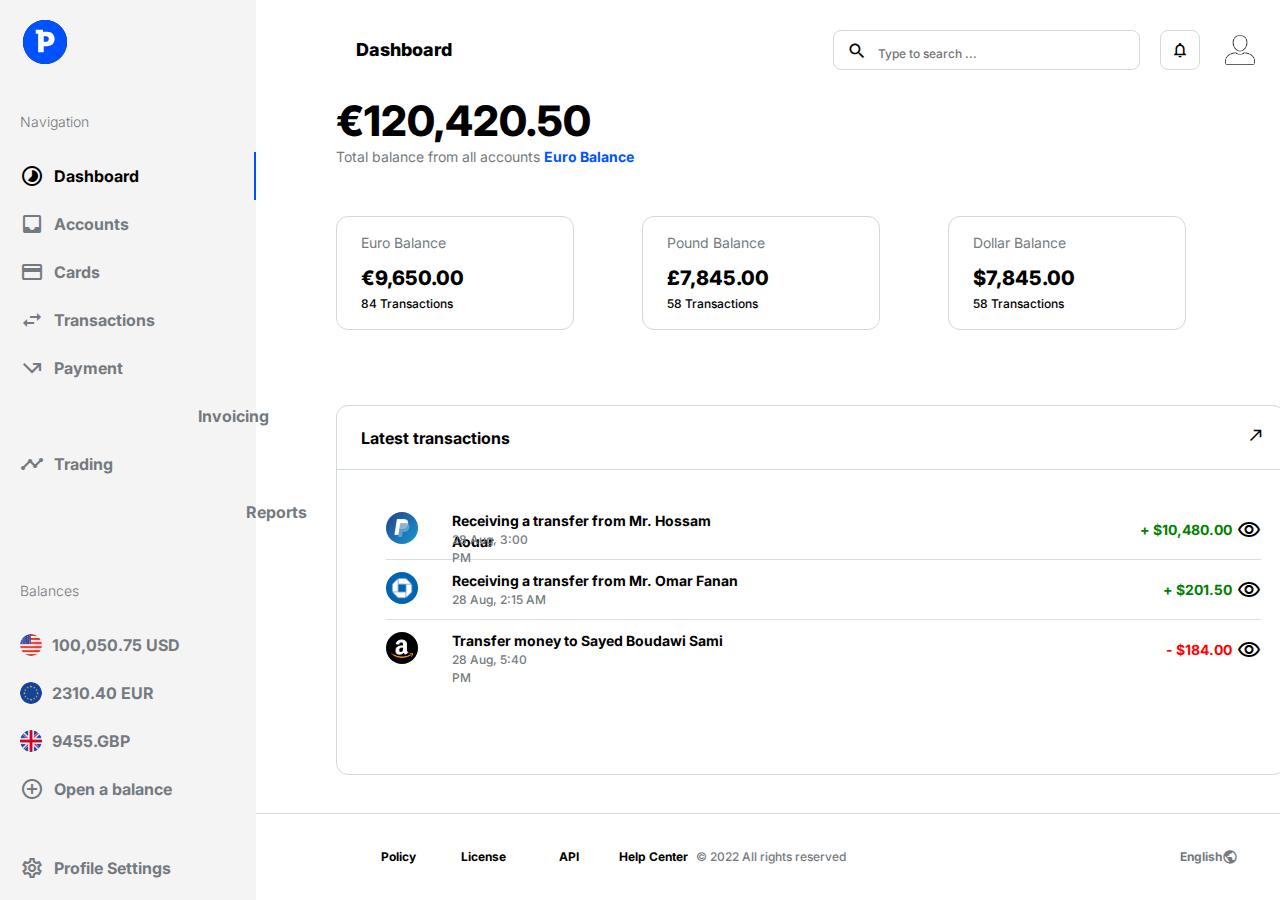
==== index.html @ 9f5d690f "Add files via upload" ====
<!DOCTYPE html>
<html lang="en">
<head>
    <meta charset="UTF-8" />
    <meta http-equiv="X-UA-Compatible" content="IE=edge" />
    <meta name="viewport" content="width=device-width, initial-scale=1.0" />
    <title>Dashboard</title>
    <link rel="stylesheet" href="css/all.min.css" />
    <link rel="stylesheet" href="css/master.css" />
    <link rel="preconnect" href="https://fonts.googleapis.com" />
    <link href="https://fonts.googleapis.com/css?family=Material+Icons|Material+Icons+Outlined|Material+Icons+Two+Tone|Material+Icons+Round|Material+Icons+Sharp" rel="stylesheet">
    <link href="https://fonts.googleapis.com/css2?family=Inter:wght@100..900&display=swap" rel="stylesheet">
    <link rel="preconnect" href="https://fonts.gstatic.com" crossorigin />
</head>
<body class="light-mode">
    <div class="container">
        <aside class="sidebar">
            <div class="logo">
                <!-- <img src="images/logo.png" alt="Logo"> -->
                <?xml version="1.0" encoding="utf-8"?>
                <svg width="44px" height="44px" viewBox="0 0 44 44" version="1.1" xmlns:xlink="http://www.w3.org/1999/xlink" xmlns="http://www.w3.org/2000/svg">
                <defs>
                    <path d="M22 0C34.1519 0 44 9.84808 44 22L44 22C44 34.1519 34.1519 44 22 44L22 44C9.84808 44 0 34.1519 0 22L0 22C0 9.84808 9.84808 0 22 0Z" id="path_1" />
                    <clipPath id="clip_1">
                    <use xlink:href="#path_1" clip-rule="evenodd" fill-rule="evenodd" />
                    </clipPath>
                </defs>
                <g id="[Element]-Logo--Hidden" fill-opacity="1">
                    <path d="M2423 -276L2423 -276L2423 -232L2379 -232L2379 -276L2423 -276Z" id="[Element]-Logo--Hidden" fill="none" stroke="none" />
                    <path d="M22 0C34.1519 0 44 9.84808 44 22L44 22C44 34.1519 34.1519 44 22 44L22 44C9.84808 44 0 34.1519 0 22L0 22C0 9.84808 9.84808 0 22 0Z" id="bg" fill="#000000" stroke="none" />
                    <g clip-path="url(#clip_1)">
                    <path d="M0 0L44 0L44 44L0 44L0 0Z" id="Mask" fill="#0052FF" stroke="none" />
                    <path d="M12.7188 9.625L19.9375 9.625L19.9375 13.75L12.7188 13.75L12.7188 9.625Z" id="Rectangle" fill="#FFFFFF" fill-rule="evenodd" stroke="none" />
                    <g id="P" transform="translate(15.125 11.6875)">
                        <path d="M0 20.625L0 0L8.87226 0C10.3978 0 11.7327 0.302124 12.8768 0.906372C14.021 1.51062 14.9109 2.35992 15.5465 3.45428C16.1822 4.54865 16.5 5.82764 16.5 7.29126C16.5 8.76831 16.1738 10.0473 15.5214 11.1282C14.8691 12.2092 13.9557 13.0417 12.7815 13.6258C11.6072 14.2099 10.2372 14.502 8.67153 14.502L3.37226 14.502L3.37226 10.1514L7.54745 10.1514C8.20316 10.1514 8.76353 10.0356 9.22856 9.80392C9.69358 9.5723 10.0516 9.24164 10.3025 8.81195C10.5534 8.38226 10.6788 7.87537 10.6788 7.29126C10.6788 6.70044 10.5534 6.19522 10.3025 5.7756C10.0516 5.35599 9.69358 5.03372 9.22856 4.80881C8.76353 4.58389 8.20316 4.47144 7.54745 4.47144L5.58029 4.47144L5.58029 20.625L0 20.625Z" id="Path" fill="#FFFFFF" stroke="none" />
                    </g>
                    </g>
                </g>
                </svg>
            </div>
            <nav class="navigation">
                <p>Navigation</p>
                <ul>
                    <li class="active"><a href="index.html"><i class="material-icons">timelapse</i> Dashboard</a></li>
                    <li><a href="accounts.html"><i class="material-icons">inbox</i> Accounts</a></li>
                    <li><a href="#"><i class="material-icons">credit_card</i> Cards</a></li>
                    <li><a href="transactions.html"><i class="material-icons">swap_horiz</i> Transactions</a></li>
                    <li><a href="payment.html"><i class="material-icons">call_missed_outgoing</i> Payment</a></li>
                    <li><a href="#"><i class="material-icons">article</i> Invoicing</a></li>
                    <li><a href="#"><i class="material-icons">timeline</i> Trading</a></li>
                    <li><a href="#"><i class="material-icons">bar_chart</i> Reports</a></li>
                </ul>
            </nav>
            <div class="balances">
                <p>Balances</p>
                <ul>
                    <li><img src="images/usa.png" alt="USD"> <span> 100,050.75 USD</span></li>
                    <li><img src="images/euro.png" alt="EUR"> <span> 2310.40 EUR</span></li>
                    <li><img src="images/uk.png" alt="GBP"> <span> 9455.GBP</span></li>
                    <li><a href="#"><i class="material-icons-outlined">add_circle_outline</i> Open a balance</a></li>
                </ul>
            </div>
            <div class="profile-settings">
                <a href="settings.html"><i class="material-icons-outlined">settings</i> Profile Settings</a>
            </div>
        </aside>
        <main class="main-content">
            <header class="header">
                <h1>Dashboard</h1>
                <div class="search-profile">
                    <div class="search-bar">
                        <input type="text" placeholder="Type to search ...">
                        <i class="material-icons-outlined search-icon">search</i>
                    </div>
                    <div class="notifications"><i class="material-icons-outlined">notifications</i></div>
                    <img src="images/profile.png" alt="Profile Picture" class="profile-pic">
                </div>
            </header>
            <section class="main-section">
                <div class="dashboard">
                    <div class="title">
                        <h2>€120,420.50</h2>   
                        <p>Total balance from all accounts <span>Euro Balance</span></p>
                    </div> 
                    <div class="balance-cards">
                        <!-- <div class="card">
                            <h2>Total Balance</h2>
                            <p>€120,420.50</p>
                        </div> -->
                        <div class="card">
                            <h2>Euro Balance</h2>
                            <p>€9,650.00</p>
                            <small>84 Transactions</small>
                        </div>
                        <div class="card">
                            <h2>Pound Balance</h2>
                            <p>£7,845.00</p>
                            <small>58 Transactions</small>
                        </div>
                        <div class="card">
                            <h2>Dollar Balance</h2>
                            <p>$7,845.00</p>
                            <small>58 Transactions</small>
                        </div>
                    </div>
                    <div class="transactions">
                        <div class="list-title">
                            <h2>Latest transactions</h2>
                            <i class="material-icons-outlined">north_east</i>
                        </div>
                        <div class="transaction-list">
                            <div class="transaction-item">
                                <div class="icon"><img src="images/paypal.png" alt="PayPal"></div>
                                <div class="details">
                                    <p class="description">Receiving a transfer from Mr. Hossam Aouar</p>
                                    <p class="date">28 Aug, 3:00 PM</p>
                                    <!-- <p class="amount positive">+ $10,480.00</p> -->
                                </div>
                                <div class="amount positive">+ $10,480.00</div>
                                <i class="material-icons-outlined">visibility</i>
                            </div>
                            <div class="transaction-item">
                                <div class="icon"><img src="images/company2.png" alt="Company 2"></div>
                                <div class="details">
                                    <p class="description">Receiving a transfer from Mr. Omar Fanan</p>
                                    <p class="date">28 Aug, 2:15 AM</p>
                                </div>
                                <div class="amount positive">+ $201.50</div>
                                <i class="material-icons-outlined">visibility</i>
                            </div>
                            <div class="transaction-item">
                                <div class="icon"><img src="images/amazon.png" alt="Amazon"></div>
                                <div class="details">
                                    <p class="description">Transfer money to Sayed Boudawi Sami</p>
                                    <p class="date">28 Aug, 5:40 PM</p>
                                </div>
                                <div class="amount negative">- $184.00</div>
                                <i class="material-icons-outlined">visibility</i>
                            </div>
                        </div>
                    </div>
                </div>
            </section>
            <footer class="footer">
                <ul>
                    <li><a href="#"> Policy</a></li>
                    <li><a href="#">License</a></li>
                    <li><a href="#">API</a></li>
                    <li><a href="#">Help Center</a></li>
                    <li class="rights">© 2022 All rights reserved</li>
                </ul>
                <!-- <p>Privacy Policy | License | API | Help Center</p>
                <p>© 2022 All rights reserved</p> -->
                <div class="buttons">
                    <button><a href="#">English<span class="material-icons-outlined">public</span></a></button>
                    <!-- <button id="theme-toggle"><i class="material-icons-outlined">mode_night</i></button> -->
                </div>
            </footer>
        </main>
    </div>
    <script src="js/index.js"></script>
</body>
</html>
---- css/master.css ----
/* Reset some basic styles */
* {
    margin: 0;
    padding: 0;
    box-sizing: border-box;
    font-family: Inter, Arial, sans-serif;
    -webkit-box-sizing: border-box;
    -moz-box-sizing: border-box;
}

html {
    scroll-behavior: smooth;
    min-width: 100%;
}

/* Main Layout Light Mode */

body.light-mode {
    --bg-color: #fff;
    --text-color: #000;
    --sidebar-bg-color: #f4f4f4;
    --header-bg-color: #fff;
    --footer-bg-color: #fff;
    --input-bg-color: #fff;
    --input-border-color: #ccc;
}

body.dark-mode {
    --bg-color: #121212;
    --text-color: #fff;
    --sidebar-bg-color: #121212;
    --header-bg-color: #121212;
    --footer-bg-color: #121212;
    --input-bg-color: #121212;
    --input-border-color: #555;
}

body {
    background-color: var(--bg-color);
    color: var(--text-color);
    /* height: 1020px;
    width: 1440px; */
}

.container {
    display: flex;
    min-height: 100vh;
}

.sidebar {
    width: 256px;
    background-color: var(--sidebar-bg-color);
    padding: 20px;
    display: flex;
    flex-direction: column;
    justify-content: space-between;
}

.sidebar .logo svg {
    width: 50px;
}

.sidebar .navigation ul,
.sidebar .balances ul,
.footer ul {
    list-style: none;
}

.sidebar .navigation li,
.sidebar .balances li {
    /* margin: 20px 0; */
    width: 236px;
    height: 48px;
    color: #747A80;
    font-weight: 700;
}

.sidebar .navigation li.active a {
    color: var(--text-color);
    border-right: #0052FF 2px solid;
}

.sidebar .navigation li.active i {
    color: var(--text-color);
}

.sidebar .navigation a,
.sidebar .balances span,
.sidebar .balances a,
.sidebar .profile-settings a {
    text-decoration: none;
    color: var(--text-color);
    display: flex;
    align-items: center;
    color: #747A80;
    font-weight: 700;
    height: 100%;
}

.sidebar .navigation i,
.sidebar .balances i,
.sidebar .profile-settings i {
    margin-right: 10px;
    color: #747A80;
}

.sidebar .balances li {
    display: flex;
    align-items: center;
}

.sidebar .balances img{
    width: 22px;
    height: 22px;
    border-radius: 50%;
    margin-right: 10px;
}

.sidebar .navigation p,
.sidebar .balances p {
    color: #747a80;
    font-size: 14px;
    font-weight: 300;
    line-height: 21px;
    margin-bottom: 20px;
}
/* .sidebar .balances {
    margin-top: 20px;
}

.sidebar .balances ul {
    list-style: none;
}

.sidebar .balances li {
    margin: 10px 0;
} 

.sidebar .balances i {
    margin-right: 10px;
} 

.sidebar .profile-settings a {
    text-decoration: none;
    color: var(--text-color);
    display: flex;
    align-items: center;
}

.sidebar .profile-settings i {
    margin-right: 10px;
} */

.main-content {
    flex-grow: 1;
    display: flex;
    flex-direction: column;
    justify-content: space-between;
}

.header {
    background-color: var(--header-bg-color);
    padding: 20px;
    display: flex;
    justify-content: space-between;
    align-items: center;
    position: relative;
    top: 10px;
    /* border-bottom: 1px solid var(--input-border-color); */
}

.header h1 {
    position: relative;
    left: 80px;
    width: 150px;
    height: 24px;
    font-family: Inter;
    font-size: 18px;
    font-weight: 800;
    line-height: 24px;
    }

.header .search-profile {
    display: flex;
    align-items: center;
}

.header .search-profile .notifications{
    position: relative;
    margin-right: 20px;
    /* opacity: 0.6; */
    width: 40px;
    height: 40px;
    border-radius: 8px;
    border: 1px solid #cfdbd5;
    display: flex;
    align-items: center;
    justify-content: space-around;
}

.header .search-profile .notifications i{
    width: 18px;
    height: 18px;
    font-size: 18px;
    font-weight: 400;
    text-align: center;
    color: var(--text-color);
}

.header .search-bar {
    position: relative;
    margin-right: 20px;
    /* opacity: 0.6; */
    left: 0px;
    top: 0px;
    width: 307px;
    height: 40px;
    border-radius: 8px;
    border: 1px solid #cfdbd5;
}

.header .search-bar input,
.header .search-bar input:focus {
    position: relative;
    left: 44px;
    top: 11px;
    width: 98px;
    height: 18px;
    background-color: var(--input-bg-color);
    font-size: 12px;
    font-weight: 500;
    line-height: 18px;
    border: none;
    outline: none;
}

.header .search-bar .search-icon{
    position: absolute;
    left: 13px;
    top: 10px;
    width: 20px;
    height: 20px;
    font-family: "Material Icons Outlined";
    font-size: 20px;
    font-weight: 400;
    text-align: center;
    color: #000;
}

.header .profile-pic {
    width: 40px;
    border-radius: 50%;
}

.content {
    padding: 20px;
    flex-grow: 1;
}

.footer {
    background-color: var(--footer-bg-color);
    padding: 20px;
    text-align: center;
    border-top: 1px solid var(--input-border-color);
    /* opacity: 0.6; */
    border-top: 1px solid #cfdbd5;
    display: flex;
    align-items: center;
    justify-content: space-between;
    z-index: 1;
}

.footer ul{
    position: relative;
    display: flex;
    left: 80px;
}

.footer li{
    display: flex;
    justify-content: space-between;
    align-items: center;
    text-align: center;
    line-height: 18px;
}
.footer li a{
    width: 85px;
    height: 18px;
    font-size: 12px;
    font-weight: 700;
    color: #000;
    text-decoration: none;
}

.footer li.rights{
    width: 152px;
    height: 18px;
    color: #747a80;
    font-size: 12px;
    font-weight: 500;
    line-height: 18px;
}

.footer .buttons{
    display: flex;
    justify-content: end;
    align-items: center;
    text-align: center;
}
.footer button{
    width: 73px;
    height: 46px;
    font-size: 12px;
    font-weight: 700;
    line-height: 18px;
    text-align: center;
    background-color: #fff;
    border: none;
}

.footer button a{
    text-decoration: none;
    width: 44px;
    height: 18px;
    color: #747a80;
    font-size: 12px;
    font-weight: 700;
    line-height: 18px;
    display: flex;
    align-items: center;
    justify-content: center;
}

.footer button a span {
    width: 16px;
    height: 16px;
    color: #747a80;
    font-size: 16px;
    font-weight: 400;
    text-align: center;
}
#theme-toggle {
    /* opacity: 0.6; */
    width: 46px;
    height: 46px;
    border-radius: 8px;
    border: 1px solid #cfdbd5;
    text-align: center;
    display: flex;
    align-items: center;
    justify-content: space-around;
}

#theme-toggle i {
    width: 18px;
    height: 18px;
    color: #747A80;
    font-size: 18px;
    font-weight: 400;
}

/* Dashboard styles */
.main-section {
    background-color: var(--header-bg-color);
    width: 850px;
    position: relative;
    left: 80px;
    top: 15px;
    height: 100%;
}


.balance-cards {
    display: flex;
    margin-bottom: 75px;
    justify-content: space-between;
}

.dashboard .title{
    width: 304px;
    height: 76px;
    margin-bottom: 45px;
}

.dashboard .title h2{
    width: 273px;
    height: 51px;
    font-size: 42px;
    font-weight: 800;
}

.dashboard .title p{
    height: 21px;
    color: #747a80;
    font-family: Inter;
    font-size: 14px;
    font-weight: 400;
    line-height: 21px;
}

.dashboard .title p span{
    font-weight: 700;
    color: #0052ff;
}

.balance-cards .card::before {
    content: "";
    position: absolute;
    width: 0;
    height: 3px;
    left: 50%;
    top: 41px;
    transform: translateX(-50%);
    background-color: #0052FF;
    transition: 0.3s;
}

.balance-cards .card:hover {
    transform: translateY(-10px);
}

.balance-cards .card:hover::before {
    width: 100%;
}
.balance-cards .card {
    width: 238px;
    height: 114px;
    border-radius: 12px;
    border: 1px solid #cfdbd5;
    transition: 0.3s;
}

.balance-cards .card h2 {
    position: relative;
    left: 24px;
    top: 15px;
    width: 100px;
    height: 21px;
    color: #747a80;
    font-size: 14px;
    font-weight: 400;
    line-height: 21px;
}

.balance-cards .card p {
    position: relative;
    left: 24px;
    top: 26px;
    font-size: 20px;
    font-weight: 800;
    line-height: 28px;
}

.balance-cards .card small {
    position: relative;
    left: 24px;
    top: 26px;
    font-size: 12px;
    font-weight: 500;
    line-height: 18px;;
}

.transactions {
    margin-top: 20px;
    width: 949px;
    height: 370px;
    border-radius: 12px;
    border: 1px solid #cfdbd5;
}

.transactions .list-title{
    display: flex;
    position: relative;
    border-bottom: 1px solid #cfdbd5;
    width: 949px;
    height: 64px;
}

.transactions .list-title h2 {
    position: absolute;
    left: 24px;
    top: 20px;
    width: 152px;
    height: 24px;
    font-size: 16px;
    font-weight: 700;
    line-height: 24px;
}

.transactions .list-title i{
    position: absolute;
    top: 20px;
    right: 21px;
    width: 18px;
    height: 18px;
    font-size: 18px;
    font-weight: 400;
    text-align: center;
}

.transaction-list {
    border-radius: 8px;
    position: relative;
    left: 49.35px;
    top: 30px;
    width: 875px;
    height: 154.7px;
}

.transaction-item {
    display: flex;
    align-items: center;
    justify-content: space-between;
    padding: 10px 0;
    border-bottom: 1px solid #ddd;
}

.transaction-item:last-child {
    border-bottom: none;
}

.transaction-item .icon img {
    font-size: 24px;
    margin-right: 10px;
    border-radius: 50%;
    width: 32px;
    height: 32px;
}

.transaction-item .details {
    flex-grow: 1;
}

.transaction-item .details p {
    position: relative;
    left: 24px;
    top: 0.05px;
    width: 301px;
    height: 21px;
    font-size: 14px;
    font-weight: 700;
    line-height: 21px;}

.transaction-item .details .description {
    font-weight: 700;
}

.transaction-item .details .date {
    width: 96px;
    height: 18px;
    color: #747a80;
    font-size: 12px;
    font-weight: 500;
    line-height: 18px;
}

.transaction-item .amount {
    width: 94px;
    height: 21px;
    font-size: 14px;
    font-weight: 700;
    line-height: 21px;
    text-align: right;
}

.transaction-item .amount .hide {
    margin: 5px;
    /* position: relative;
    left: 921px;
    top: 406px; */
    width: 16px;
    height: 16px;
    color: #000;
}

.transaction-item .amount.positive {
    color: green;
}

.transaction-item .amount.negative {
    color: red;
}

.transaction-item i {
    cursor: pointer;
    margin-left: 5px;
}

.transaction-item .material-icons-outlined:hover {
    color: #0984e3;
}
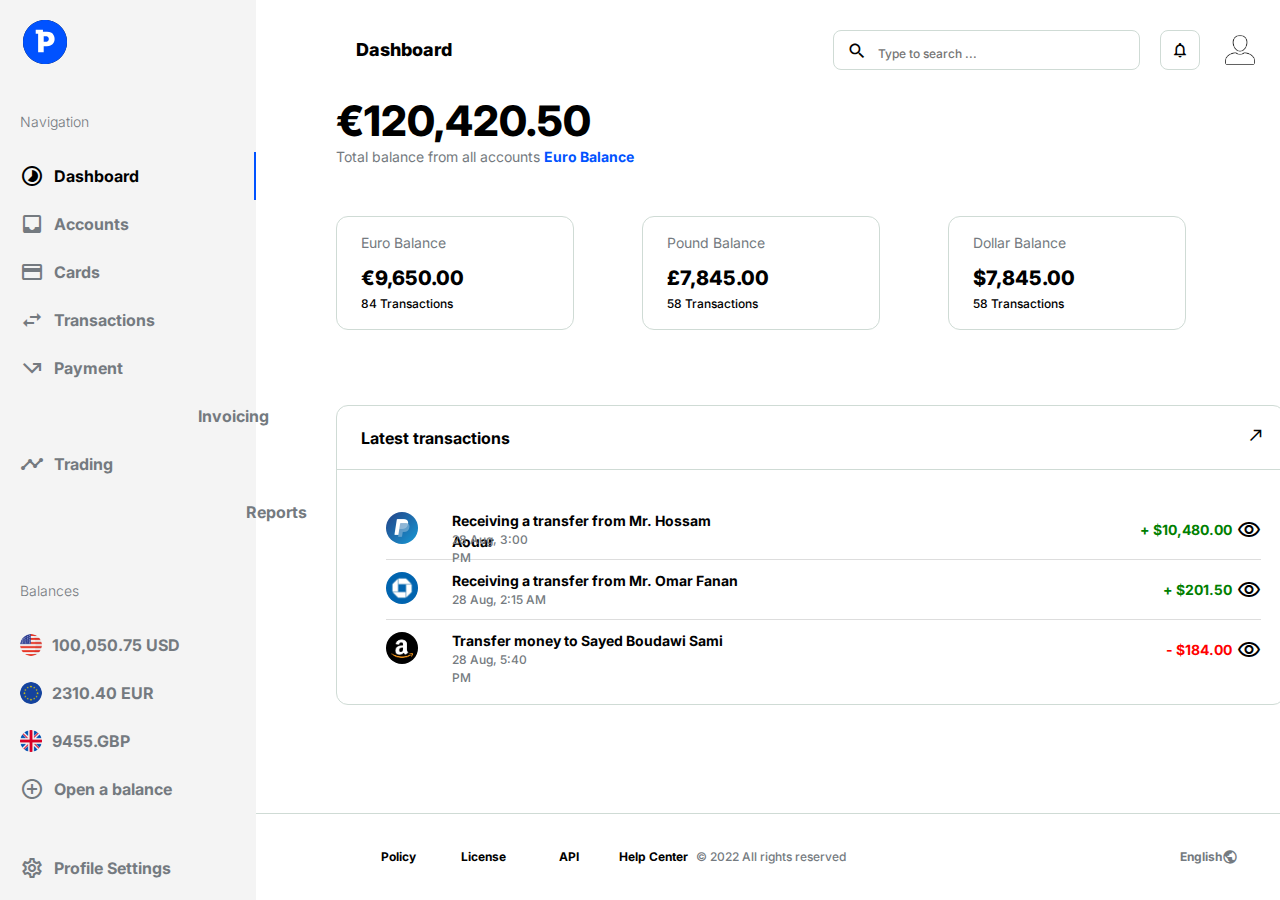
==== commit d800c150: "Add files via upload" ====
--- a/index.html
+++ b/index.html
@@ -87,20 +87,20 @@
                             <h2>Total Balance</h2>
                             <p>€120,420.50</p>
                         </div> -->
-                        <div class="card">
-                            <h2>Euro Balance</h2>
-                            <p>€9,650.00</p>
-                            <small>84 Transactions</small>
+                        <div class="card" onclick="window.location.href = '#';">
+                                <h2>Euro Balance</h2>
+                                <p>€9,650.00</p>
+                                <small>84 Transactions</small>
                         </div>
-                        <div class="card">
-                            <h2>Pound Balance</h2>
-                            <p>£7,845.00</p>
-                            <small>58 Transactions</small>
+                        <div class="card" onclick="window.location.href = '#';">
+                                <h2>Pound Balance</h2>
+                                <p>£7,845.00</p>
+                                <small>58 Transactions</small>
                         </div>
-                        <div class="card">
-                            <h2>Dollar Balance</h2>
-                            <p>$7,845.00</p>
-                            <small>58 Transactions</small>
+                        <div class="card" onclick="window.location.href = '#';">
+                                <h2>Dollar Balance</h2>
+                                <p>$7,845.00</p>
+                                <small>58 Transactions</small>
                         </div>
                     </div>
                     <div class="transactions">
--- a/css/master.css
+++ b/css/master.css
@@ -205,6 +205,12 @@
     font-weight: 400;
     text-align: center;
     color: var(--text-color);
+}
+
+.header .search-profile .notifications:hover,
+.header .search-profile .notifications:hover i{
+background-color: #0052FF;
+color: #fff;
 }
 
 .header .search-bar {
@@ -375,6 +381,14 @@
     margin-bottom: 75px;
     justify-content: space-between;
 }
+/* 
+.balance-cards button{
+    border: none;
+    background-color: #fff ;
+    cursor: pointer;
+    display: flex;
+
+} */
 
 .dashboard .title{
     width: 304px;
@@ -423,6 +437,7 @@
     width: 100%;
 }
 .balance-cards .card {
+    cursor: pointer;
     width: 238px;
     height: 114px;
     border-radius: 12px;
@@ -463,7 +478,7 @@
 .transactions {
     margin-top: 20px;
     width: 949px;
-    height: 370px;
+    height: 300px;
     border-radius: 12px;
     border: 1px solid #cfdbd5;
 }
